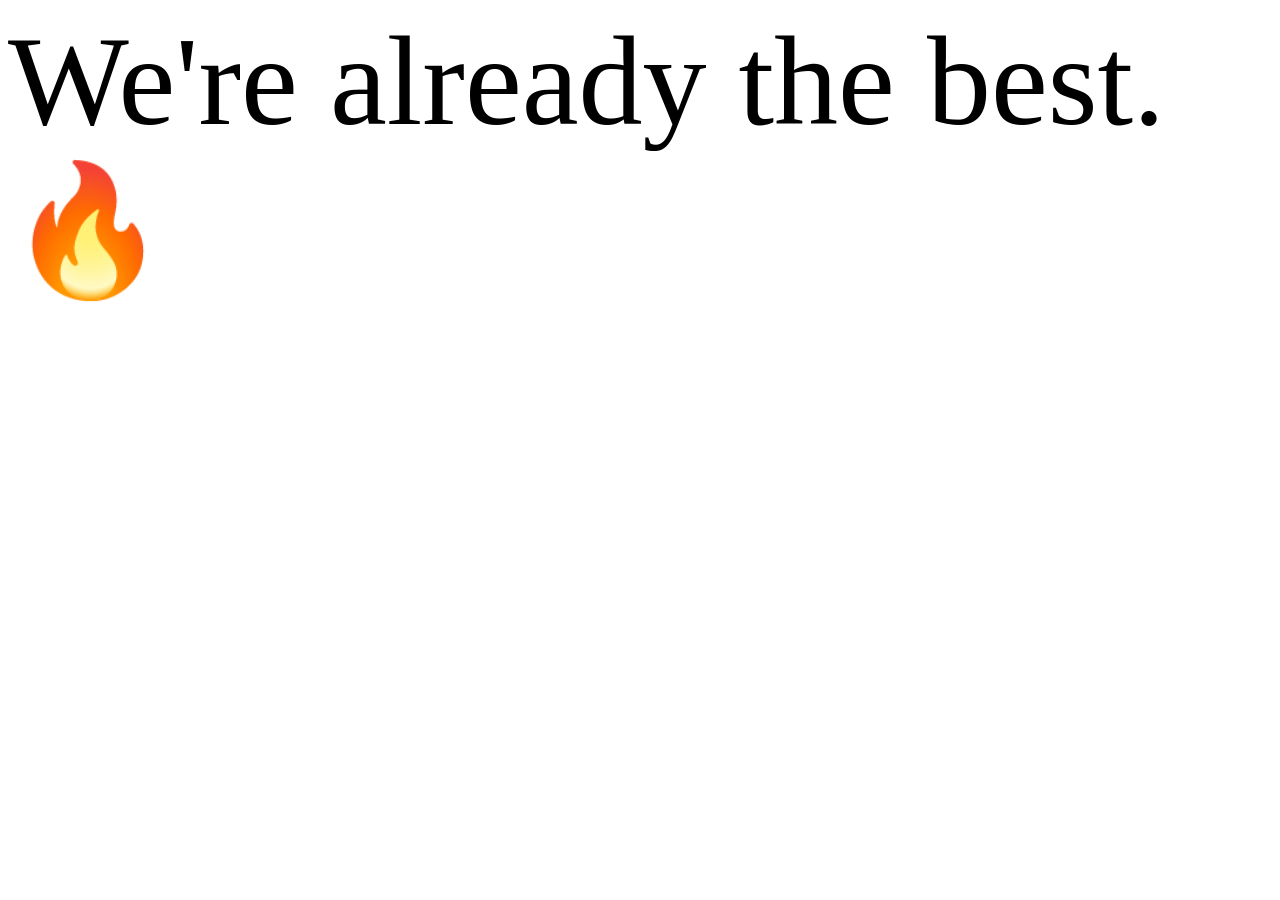
==== submissions/crypto_wizards/feedback.html @ b354580d "Update navigation links and add feedback form" ====
<!DOCTYPE html>
<html lang="en">
<head>
    <meta charset="UTF-8">
    <meta name="viewport" content="width=device-width, initial-scale=1.0">
    <title>Feedback form</title>
</head>
<body style="font-size: 800%;">
    We're already the best.🔥
</body>
</html>
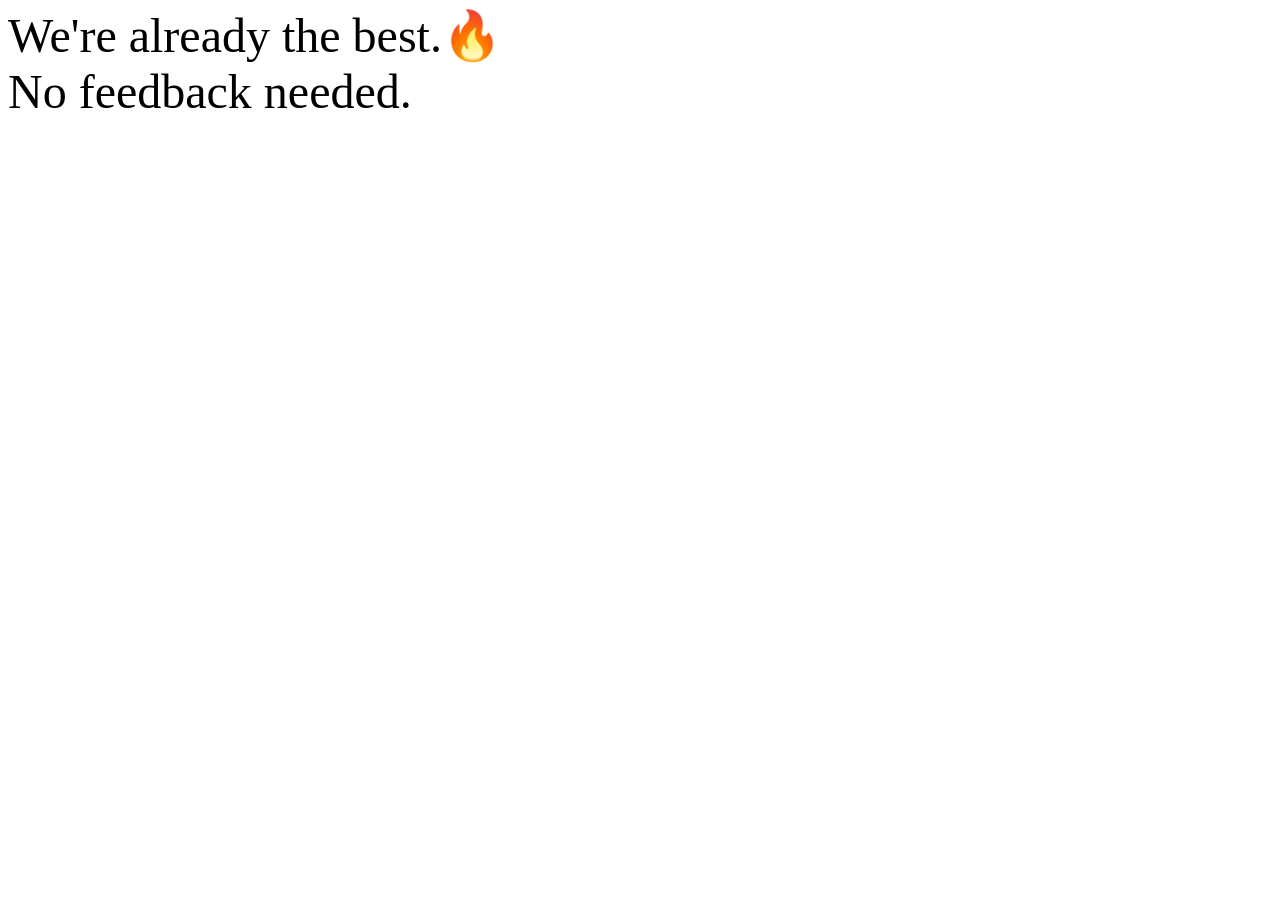
==== commit 2763fd74: "add login" ====
--- a/submissions/crypto_wizards/feedback.html
+++ b/submissions/crypto_wizards/feedback.html
@@ -5,7 +5,8 @@
     <meta name="viewport" content="width=device-width, initial-scale=1.0">
     <title>Feedback form</title>
 </head>
-<body style="font-size: 800%;">
-    We're already the best.🔥
+<body style="font-size: 300%;">
+    We're already the best.🔥<br>
+    No feedback needed.
 </body>
 </html>
